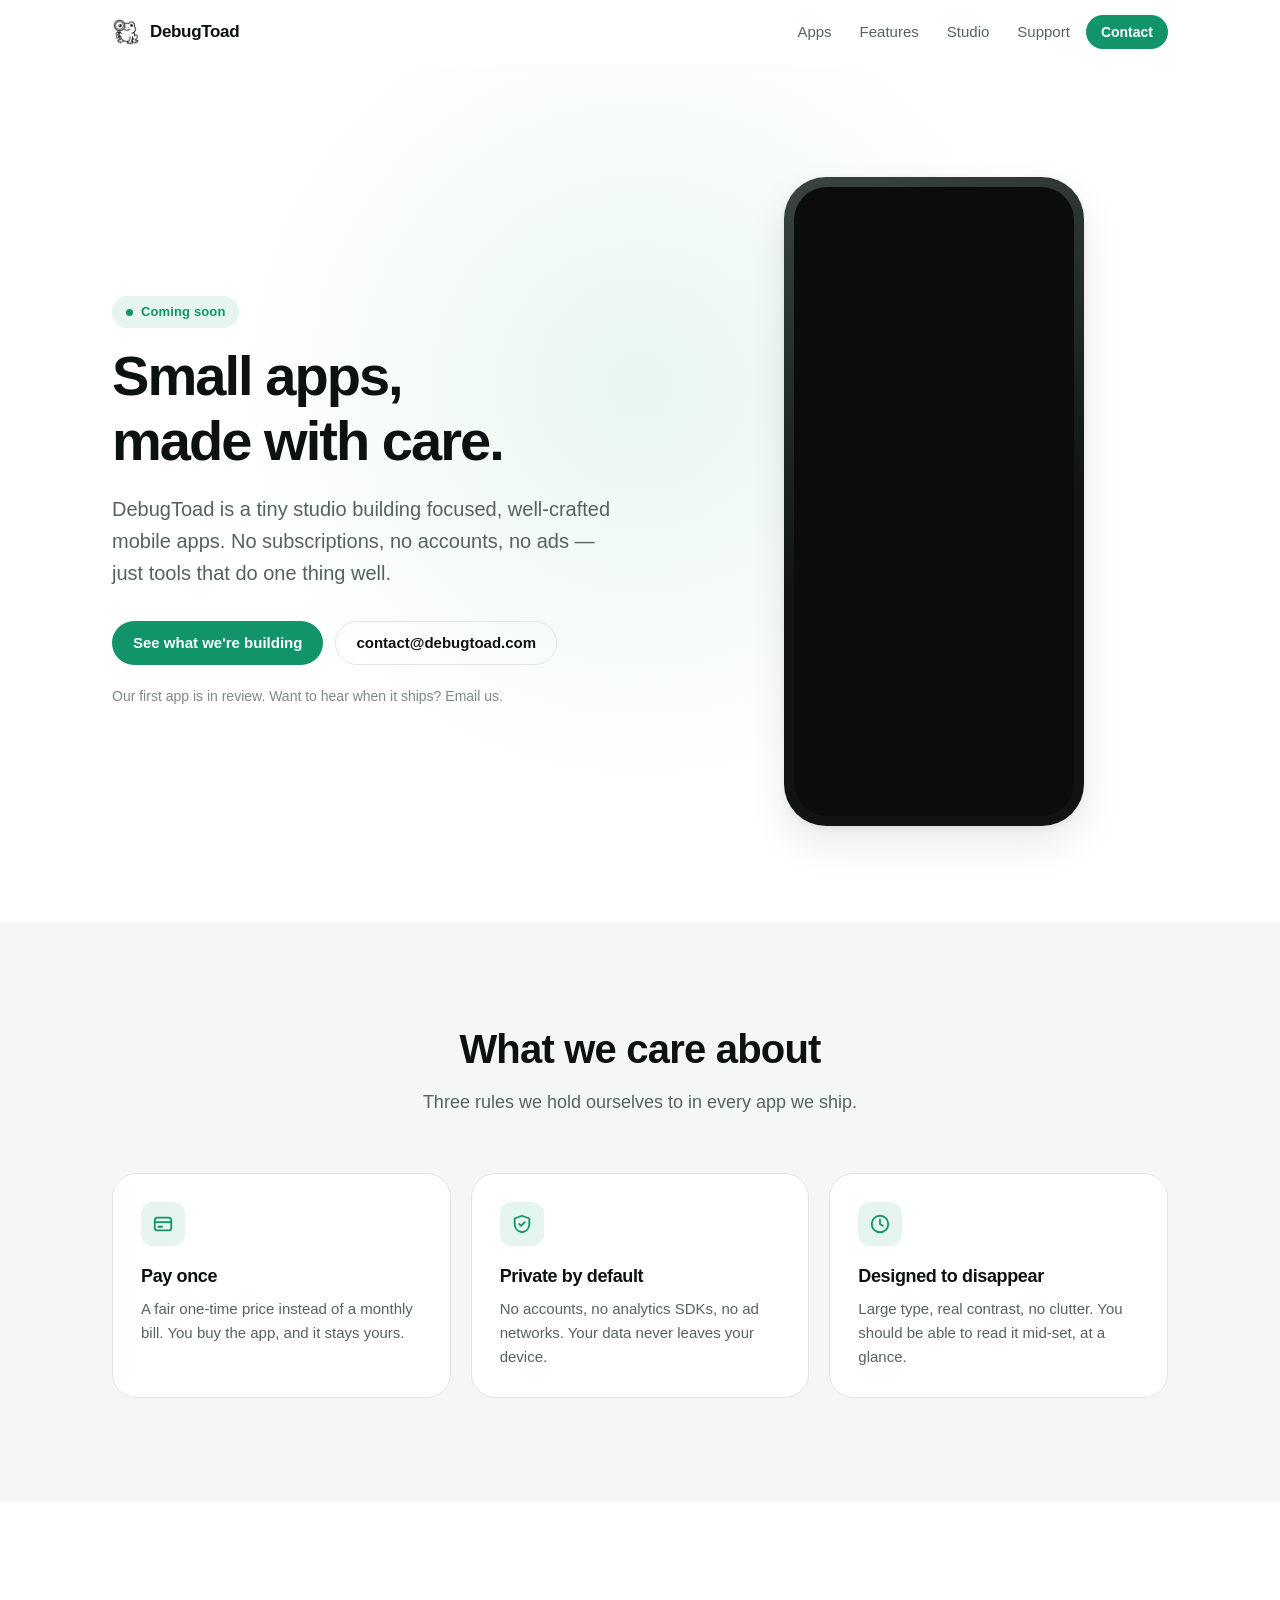
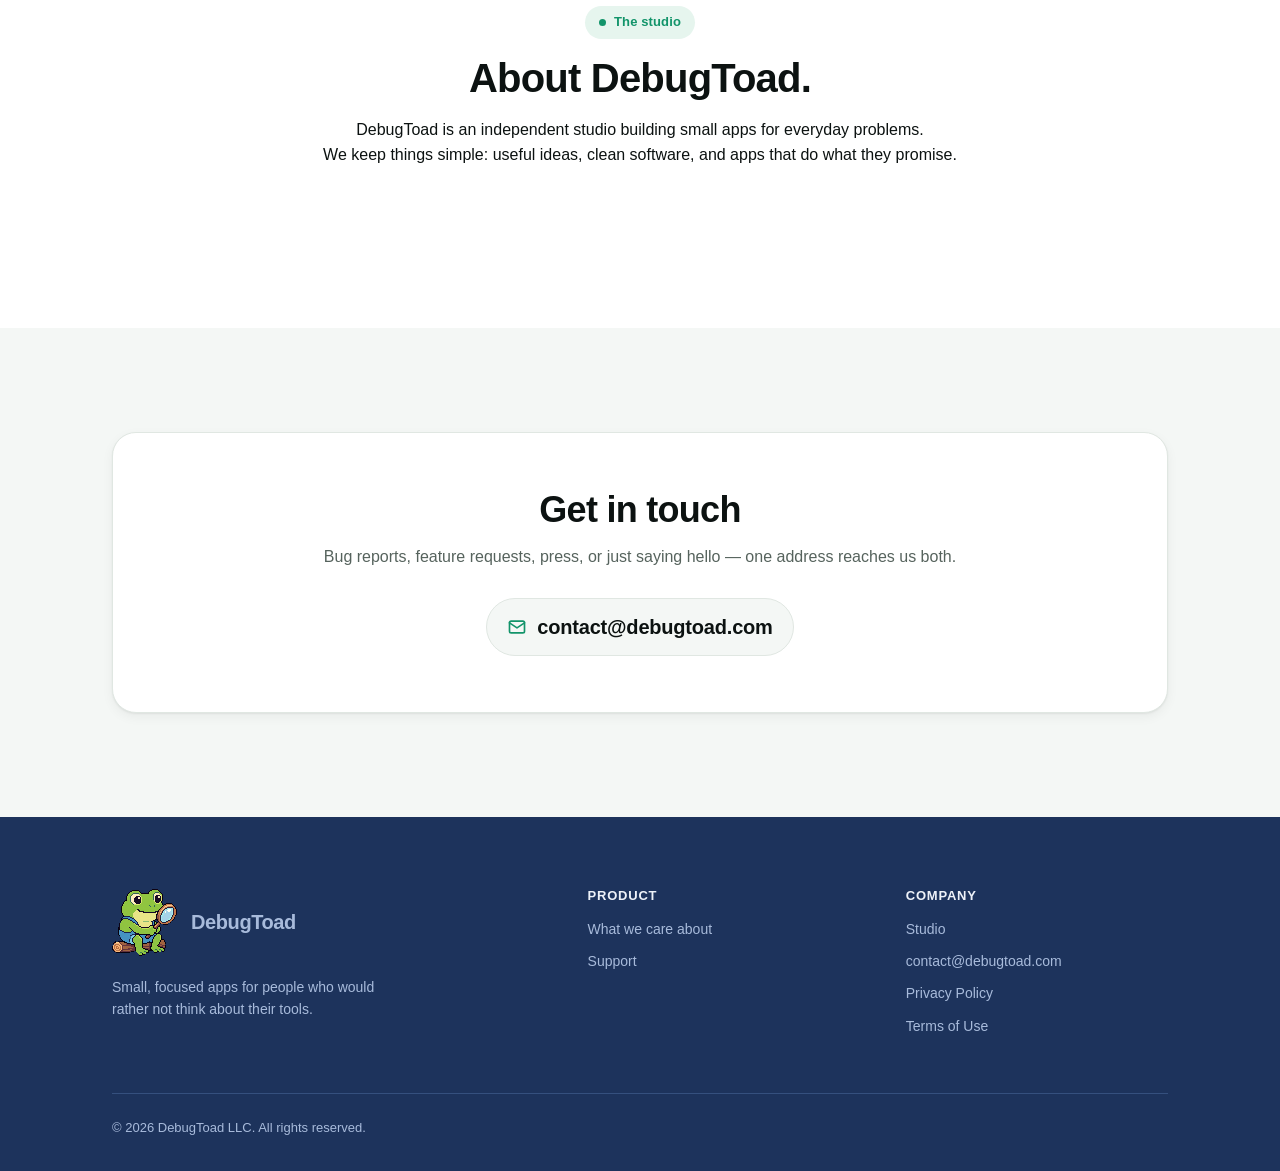
==== index.html @ 0e23e21f "initial commit" ====
<!doctype html>
<html lang="en">
<head>
<meta charset="utf-8">
<meta name="viewport" content="width=device-width, initial-scale=1">
<title>DebugToad — small, focused apps</title>
<meta name="description" content="DebugToad is a small studio building focused, subscription-free apps for iPhone and Android. Get in touch at contact@debugtoad.com.">
<link rel="canonical" href="https://debugtoad.com/">

<!-- Open Graph / social preview -->
<meta property="og:type" content="website">
<meta property="og:site_name" content="DebugToad">
<meta property="og:title" content="DebugToad — small, focused apps">
<meta property="og:description" content="A small studio building focused, subscription-free apps for iPhone and Android.">
<meta property="og:url" content="https://debugtoad.com/">
<meta property="og:image" content="https://debugtoad.com/assets/img/og-image.png">
<meta name="twitter:card" content="summary_large_image">
<meta name="theme-color" content="#12946a">

<link rel="icon" href="assets/img/favicon.png" type="image/png">
<link rel="apple-touch-icon" href="assets/img/apple-touch-icon.png">
<link rel="stylesheet" href="assets/css/styles.css">
<noscript><style>@media (max-width:719px){.nav{display:flex!important}.nav-toggle{display:none!important}}</style></noscript>
</head>
<body>
<a class="skip-link" href="#main">Skip to content</a>

<!-- ===================== Header ===================== -->
<header class="site-header" id="siteHeader">
  <div class="wrap site-header__inner">
    <a class="brand" href="index.html">
      <img class="brand__mark" src="assets/img/logo-mark.png" alt="" width="28" height="28">
      <span>DebugToad</span>
    </a>

    <button class="nav-toggle" id="navToggle" type="button" aria-expanded="false" aria-controls="siteNav" aria-label="Open menu">
      <svg viewBox="0 0 24 24" width="20" height="20" fill="none" stroke="currentColor" stroke-width="2" stroke-linecap="round" aria-hidden="true">
        <path d="M3 6h18M3 12h18M3 18h18"/>
      </svg>
    </button>

    <nav class="nav" id="siteNav" aria-label="Main">
      <a href="#apps">Apps</a>
      <a href="#features">Features</a>
      <a href="#studio">Studio</a>
      <a href="support.html">Support</a>
      <a class="btn btn--primary btn--sm" href="#contact">Contact</a>
    </nav>
  </div>
</header>

<main id="main">

  <!-- ===================== Hero ===================== -->
  <!-- TODO(copy): replace headline / lead with final marketing copy. -->
  <section class="hero">
    <div class="wrap">
      <div class="hero__grid">
        <div class="hero__text">
          <span class="eyebrow"><span class="eyebrow__dot"></span>Coming soon</span>
          <h1 class="hero__title">Small apps,<br>made with care.</h1>
          <p class="hero__lead">
            DebugToad is a tiny studio building focused, well-crafted mobile apps.
            No subscriptions, no accounts, no ads — just tools that do one thing well.
          </p>

          <div class="hero__actions">
            <a class="btn btn--primary" href="#apps">See what we're building</a>
            <a class="btn btn--ghost" href="mailto:contact@debugtoad.com">contact@debugtoad.com</a>
          </div>

          <p class="hero__note">Our first app is in review. Want to hear when it ships? Email us.</p>
        </div>

        <div class="hero__visual">
          <!-- IMAGE SLOT — hero-phone.png · 1170 × 2532 (iPhone portrait screenshot) -->
          <div class="phone">
            <div class="slot phone__screen" data-slot="hero-phone.png&#10;1170 × 2532">
              
            </div>
          </div>
        </div>
      </div>
    </div>
  </section>

  <!-- ===================== Features ===================== -->
  
  <section class="section section--tint" id="features">
    <div class="wrap">
      <div class="section__head section__head--center">
        <h2 class="section__title">What we care about</h2>
        <p class="section__desc">Three rules we hold ourselves to in every app we ship.</p>
      </div>

      <div class="cards">
        <article class="card">
          <div class="card__icon">
            <svg viewBox="0 0 24 24" fill="none" stroke="currentColor" stroke-width="2" stroke-linecap="round" stroke-linejoin="round" aria-hidden="true"><rect x="3" y="5" width="18" height="14" rx="3"/><path d="M3 10h18M7 15h4"/></svg>
          </div>
          <h3>Pay once</h3>
          <p>A fair one-time price instead of a monthly bill. You buy the app, and it stays yours.</p>
        </article>

        <article class="card">
          <div class="card__icon">
            <svg viewBox="0 0 24 24" fill="none" stroke="currentColor" stroke-width="2" stroke-linecap="round" stroke-linejoin="round" aria-hidden="true"><path d="M12 3 4 6v6c0 4.4 3.2 8.2 8 9 4.8-.8 8-4.6 8-9V6l-8-3z"/><path d="m9 12 2 2 4-4"/></svg>
          </div>
          <h3>Private by default</h3>
          <p>No accounts, no analytics SDKs, no ad networks. Your data never leaves your device.</p>
        </article>

        <article class="card">
          <div class="card__icon">
            <svg viewBox="0 0 24 24" fill="none" stroke="currentColor" stroke-width="2" stroke-linecap="round" stroke-linejoin="round" aria-hidden="true"><circle cx="12" cy="12" r="9"/><path d="M12 7v5l3 2"/></svg>
          </div>
          <h3>Designed to disappear</h3>
          <p>Large type, real contrast, no clutter. You should be able to read it mid-set, at a glance.</p>
        </article>
      </div>
    </div>
  </section>

  <!-- ===================== Screenshot gallery ===================== -->
   <!--
  <section class="section section--tint">
    <div class="wrap">
      <div class="section__head section__head--center">
        <h2 class="section__title">A look inside</h2>
        <p class="section__desc">Four screens, no walkthrough needed.</p>
      </div>

      <div class="gallery">
        <figure style="margin:0">
          <div class="phone phone--sm">
            <div class="slot phone__screen" data-slot="shot-1.png&#10;1170 × 2532">
              <img src="assets/img/shot-1.png" alt="Timer ready to start" width="1170" height="2532" loading="lazy">
            </div>
          </div>
          <figcaption>Ready</figcaption>
        </figure>

        <figure style="margin:0">
          <div class="phone phone--sm">
            <div class="slot phone__screen" data-slot="shot-2.png&#10;1170 × 2532">
              <img src="assets/img/shot-2.png" alt="A work round in progress" width="1170" height="2532" loading="lazy">
            </div>
          </div>
          <figcaption>Work</figcaption>
        </figure>

        <figure style="margin:0">
          <div class="phone phone--sm">
            <div class="slot phone__screen" data-slot="shot-3.png&#10;1170 × 2532">
              <img src="assets/img/shot-3.png" alt="A rest round in progress" width="1170" height="2532" loading="lazy">
            </div>
          </div>
          <figcaption>Rest</figcaption>
        </figure>

        <figure style="margin:0">
          <div class="phone phone--sm">
            <div class="slot phone__screen" data-slot="shot-4.png&#10;1170 × 2532">
              <img src="assets/img/shot-4.png" alt="Settings screen" width="1170" height="2532" loading="lazy">
            </div>
          </div>
          <figcaption>Settings</figcaption>
        </figure>
      </div>
    </div>
  </section>
-->
  <!-- ===================== Studio ===================== -->
  <!-- TODO(copy): a short paragraph about the studio. -->
  <section class="section" id="studio">
    <div class="wrap">
      <div class="section__head section__head--center">
        <span class="eyebrow"><span class="eyebrow__dot"></span>The studio</span>
        <h2 class="section__title">About DebugToad.</h2>
        <p class="section__desc">
          <p>DebugToad is an independent studio building small apps for everyday problems.</p>
          <p>We keep things simple: useful ideas, clean software, and apps that do what they promise.</p>
        </p>
      </div>
    </div>
  </section>

  <!-- ===================== Contact ===================== -->
  <section class="section section--tint" id="contact">
    <div class="wrap">
      <div class="contact-card">
        <h2>Get in touch</h2>
        <p>Bug reports, feature requests, press, or just saying hello — one address reaches us both.</p>

        <div class="mailrow">
          <a class="mail" href="mailto:contact@debugtoad.com">
            <svg viewBox="0 0 24 24" fill="none" stroke="currentColor" stroke-width="2" stroke-linecap="round" stroke-linejoin="round" aria-hidden="true"><rect x="3" y="5" width="18" height="14" rx="2"/><path d="m3 7 9 6 9-6"/></svg>
            contact@debugtoad.com
          </a>
        </div>
      </div>
    </div>
  </section>

</main>

<!-- ===================== Footer ===================== -->
<footer class="site-footer">
  <div class="wrap footer">
    <div class="footer__grid">
      <div>
        <a class="footer__brand" href="index.html">
          <img class="footer__mascot" src="assets/img/mascot.png" alt="" width="65" height="67">
          <span>DebugToad</span>
        </a>
        <p class="footer__tag">Small, focused apps for people who would rather not think about their tools.</p>
      </div>

      <div>
        <h3>Product</h3>
        <ul>
          <!-- <li><a href="#apps">Interval Timer</a></li> -->
          <li><a href="#features">What we care about</a></li>
          <li><a href="support.html">Support</a></li>
        </ul>
      </div>

      <div>
        <h3>Company</h3>
        <ul>
          <li><a href="#studio">Studio</a></li>
          <li><a href="mailto:contact@debugtoad.com">contact@debugtoad.com</a></li>
          <li><a href="privacy.html">Privacy Policy</a></li>
          <li><a href="terms.html">Terms of Use</a></li>
        </ul>
      </div>
    </div>

    <div class="footer__bottom">
      <span>&copy; <span data-year>2026</span> DebugToad LLC. All rights reserved.</span>
    </div>
  </div>
</footer>

<script src="assets/js/main.js" defer></script>
</body>
</html>
---- assets/css/styles.css ----
/* =========================================================================
   DebugToad — main website
   Static site, hosted on GitHub Pages. No build step, no dependencies.
   ========================================================================= */

/* ---------- Design tokens ------------------------------------------------ */
:root {
  color-scheme: light dark;

  --paper:        #ffffff;
  --paper-2:      #f4f7f5;
  --paper-3:      #eaf0ec;
  --ink:          #0c1211;
  --ink-2:        #56635d;
  --ink-3:        #7d8a84;
  --line:         #e0e7e2;
  --accent:       #12946a;
  --accent-ink:   #ffffff;
  --accent-soft:  #e6f5ee;
  --footer-bg:    #1d335c;
  --footer-ink:   #eef2f9;
  --footer-ink-2: #a8bbdb;
  --footer-line:  #35507e;

  --shadow-sm: 0 1px 2px rgba(12, 18, 17, .06), 0 4px 12px rgba(12, 18, 17, .05);
  --shadow-md: 0 2px 6px rgba(12, 18, 17, .07), 0 18px 40px rgba(12, 18, 17, .09);

  --r-sm: 10px;
  --r-md: 16px;
  --r-lg: 24px;
  --r-pill: 999px;

  --pad: clamp(20px, 5vw, 32px);
  --wrap: 1120px;
  --header-h: 64px;

  --font: -apple-system, BlinkMacSystemFont, "Segoe UI", Roboto, "Helvetica Neue",
          Arial, "Noto Sans", sans-serif;
}

@media (prefers-color-scheme: dark) {
  :root {
    --paper:        #0b0f0e;
    --paper-2:      #111716;
    --paper-3:      #18211e;
    --ink:          #e9f0ec;
    --ink-2:        #9daaa4;
    --ink-3:        #7d8a84;
    --line:         #212b28;
    --accent:       #3ddc97;
    --accent-ink:   #05130d;
    --accent-soft:  #14251d;
    --footer-bg:    #1d335c;
    --footer-ink:   #eef2f9;
    --footer-ink-2: #a8bbdb;
    --footer-line:  #35507e;

    --shadow-sm: 0 1px 2px rgba(0, 0, 0, .4);
    --shadow-md: 0 2px 6px rgba(0, 0, 0, .4), 0 18px 40px rgba(0, 0, 0, .45);
  }
}

/* ---------- Base --------------------------------------------------------- */
*, *::before, *::after { box-sizing: border-box; }

html {
  -webkit-text-size-adjust: 100%;
  scroll-behavior: smooth;
  scroll-padding-top: calc(var(--header-h) + 16px);
}
@media (prefers-reduced-motion: reduce) {
  html { scroll-behavior: auto; }
  *, *::before, *::after { animation-duration: .01ms !important; transition-duration: .01ms !important; }
}

body {
  margin: 0;
  font-family: var(--font);
  font-size: 16px;
  line-height: 1.6;
  color: var(--ink);
  background: var(--paper);
  -webkit-font-smoothing: antialiased;
}

img, svg { display: block; max-width: 100%; }
a { color: var(--accent); text-decoration: none; }
a:hover { text-decoration: underline; }

h1, h2, h3, h4 { margin: 0; line-height: 1.15; letter-spacing: -0.02em; font-weight: 700; }
p { margin: 0; }

:focus-visible {
  outline: 2px solid var(--accent);
  outline-offset: 3px;
  border-radius: 4px;
}

.wrap {
  width: 100%;
  max-width: var(--wrap);
  margin-inline: auto;
  padding-inline: var(--pad);
}

.skip-link {
  position: absolute;
  left: -9999px;
  top: 8px;
  z-index: 100;
  padding: 10px 16px;
  border-radius: var(--r-sm);
  background: var(--ink);
  color: var(--paper);
}
.skip-link:focus { left: 12px; }

/* ---------- Header ------------------------------------------------------- */
.site-header {
  position: sticky;
  top: 0;
  z-index: 50;
  background: color-mix(in srgb, var(--paper) 88%, transparent);
  backdrop-filter: saturate(180%) blur(12px);
  border-bottom: 1px solid transparent;
  transition: border-color .2s ease, box-shadow .2s ease;
}
.site-header.is-stuck {
  border-bottom-color: var(--line);
  box-shadow: 0 1px 12px rgba(12, 18, 17, .04);
}

.site-header__inner {
  height: var(--header-h);
  display: flex;
  align-items: center;
  justify-content: space-between;
  gap: 16px;
}

.brand {
  display: inline-flex;
  align-items: center;
  gap: 10px;
  color: var(--ink);
  font-weight: 700;
  letter-spacing: -0.02em;
  font-size: 1.0625rem;
}
.brand:hover { text-decoration: none; }
.brand__mark { width: 28px; height: 28px; flex: none; }

/* The mark is black ink on transparency, so invert it when the header goes dark
   under prefers-color-scheme. The footer uses the pixel mascot instead. */
@media (prefers-color-scheme: dark) {
  .site-header .brand__mark { filter: invert(1); }
}

.nav { display: flex; align-items: center; gap: 4px; }
.nav a:not(.btn) {
  color: var(--ink-2);
  font-size: .9375rem;
  font-weight: 500;
  padding: 8px 12px;
  border-radius: var(--r-sm);
}
.nav a:not(.btn):hover { color: var(--ink); background: var(--paper-2); text-decoration: none; }

.nav-toggle {
  display: none;
  width: 40px; height: 40px;
  align-items: center; justify-content: center;
  border: 1px solid var(--line);
  border-radius: var(--r-sm);
  background: var(--paper);
  color: var(--ink);
  cursor: pointer;
}

@media (max-width: 719px) {
  .nav-toggle { display: inline-flex; }
  .nav {
    position: absolute;
    top: var(--header-h);
    left: 0; right: 0;
    flex-direction: column;
    align-items: stretch;
    gap: 2px;
    padding: 8px var(--pad) 16px;
    background: var(--paper);
    border-bottom: 1px solid var(--line);
    box-shadow: var(--shadow-sm);
  }
  .nav { display: none; }
  .nav.is-open { display: flex; }
  .nav a:not(.btn) { padding: 12px 8px; font-size: 1rem; }
  .nav .btn { margin-top: 6px; text-align: center; }
}

/* ---------- Buttons ------------------------------------------------------ */
.btn {
  display: inline-flex;
  align-items: center;
  justify-content: center;
  gap: 8px;
  padding: 12px 20px;
  border: 1px solid transparent;
  border-radius: var(--r-pill);
  font: inherit;
  font-size: .9375rem;
  font-weight: 600;
  line-height: 1.2;
  cursor: pointer;
  transition: transform .12s ease, background-color .15s ease, border-color .15s ease;
}
.btn:hover { text-decoration: none; transform: translateY(-1px); }
.btn:active { transform: translateY(0); }

.btn--primary { background: var(--accent); color: var(--accent-ink); }
.btn--primary:hover { background: color-mix(in srgb, var(--accent) 88%, black); }

.btn--ghost { background: transparent; color: var(--ink); border-color: var(--line); }
.btn--ghost:hover { background: var(--paper-2); }

.btn--sm { padding: 8px 14px; font-size: .875rem; }

/* ---------- Sections ----------------------------------------------------- */
.section { padding-block: clamp(56px, 9vw, 104px); }
.section--tint { background: var(--paper-2); }
.section--line { border-top: 1px solid var(--line); }

.section__head { max-width: 640px; margin-bottom: clamp(32px, 5vw, 56px); }
.section__head--center { margin-inline: auto; text-align: center; }

.eyebrow {
  display: inline-flex;
  align-items: center;
  gap: 8px;
  margin-bottom: 16px;
  padding: 6px 14px;
  border-radius: var(--r-pill);
  background: var(--accent-soft);
  color: var(--accent);
  font-size: .8125rem;
  font-weight: 600;
  letter-spacing: .01em;
}
.eyebrow__dot {
  width: 7px; height: 7px;
  border-radius: 50%;
  background: currentColor;
  flex: none;
}

h2.section__title { font-size: clamp(1.75rem, 4vw, 2.5rem); }
.section__desc {
  margin-top: 16px;
  color: var(--ink-2);
  font-size: clamp(1rem, 1.6vw, 1.125rem);
}

/* ---------- Hero --------------------------------------------------------- */
.hero {
  position: relative;
  overflow: hidden;
  padding-block: clamp(56px, 9vw, 112px) clamp(56px, 9vw, 96px);
}
.hero::before {
  content: "";
  position: absolute;
  top: -280px;
  left: 50%;
  width: min(1200px, 150vw);
  aspect-ratio: 1;
  transform: translateX(-50%);
  background: radial-gradient(closest-side, var(--accent-soft), transparent 70%);
  opacity: .9;
  pointer-events: none;
}
.hero > .wrap { position: relative; }

.hero__grid {
  display: grid;
  grid-template-columns: 1.05fr .95fr;
  gap: clamp(32px, 6vw, 72px);
  align-items: center;
}

.hero__title {
  font-size: clamp(2.25rem, 5vw, 3.5rem);
  letter-spacing: -0.035em;
}
.hero__lead {
  margin-top: 20px;
  max-width: 46ch;
  color: var(--ink-2);
  font-size: clamp(1.0625rem, 1.8vw, 1.25rem);
}
.hero__actions {
  margin-top: 32px;
  display: flex;
  flex-wrap: wrap;
  align-items: center;
  gap: 12px;
}
.hero__note {
  margin-top: 20px;
  color: var(--ink-3);
  font-size: .875rem;
}

@media (max-width: 899px) {
  .hero__grid { grid-template-columns: 1fr; text-align: center; }
  .hero__lead { margin-inline: auto; }
  .hero__actions { justify-content: center; }
  .hero__visual { order: -1; }
}

/* ---------- Image slots -------------------------------------------------- */
/* Every slot ships with a placeholder PNG of the exact final size.
   Drop a real image at the same path/filename and it just works. */
.slot {
  position: relative;
  display: block;
  overflow: hidden;
  background: var(--paper-3);
}
.slot img { width: 100%; height: 100%; object-fit: cover; }
.slot.is-missing::after {
  content: attr(data-slot);
  position: absolute;
  inset: 0;
  display: grid;
  place-content: center;
  padding: 12px;
  text-align: center;
  color: var(--ink-3);
  font-size: .75rem;
  font-family: ui-monospace, SFMono-Regular, Menlo, monospace;
  border: 1px dashed var(--line);
}

/* ---------- Phone mockup ------------------------------------------------- */
.phone {
  position: relative;
  width: min(300px, 78vw);
  margin-inline: auto;
  aspect-ratio: 1170 / 2532;
  padding: 10px;
  border-radius: 42px;
  background: linear-gradient(160deg, #3a4441, #101514 55%);
  box-shadow: var(--shadow-md);
}
.phone::after {
  content: "";
  position: absolute;
  top: 22px;
  left: 50%;
  transform: translateX(-50%);
  width: 32%;
  height: 22px;
  border-radius: var(--r-pill);
  background: #0a0d0c;
  z-index: 2;
}
.phone__screen {
  width: 100%;
  height: 100%;
  border-radius: 33px;
  background: #0a0d0c;
}
.phone--sm { width: min(214px, 60vw); padding: 7px; border-radius: 32px; }
.phone--sm::after { top: 15px; height: 15px; }
.phone--sm .phone__screen { border-radius: 26px; }

/* ---------- Store badges ------------------------------------------------- */
.badges { display: flex; flex-wrap: wrap; gap: 12px; }
.badge {
  display: inline-flex;
  align-items: center;
  gap: 10px;
  padding: 10px 18px 10px 16px;
  border-radius: 12px;
  border: 1px solid var(--line);
  background: var(--paper);
  color: var(--ink);
  text-align: left;
}
.badge:hover { text-decoration: none; border-color: var(--ink-3); }
.badge[aria-disabled="true"] { opacity: .55; cursor: default; pointer-events: none; }
.badge svg { width: 22px; height: 22px; flex: none; }
.badge__text { display: grid; line-height: 1.25; }
.badge__small { font-size: .6875rem; color: var(--ink-2); }
.badge__big { font-size: .9375rem; font-weight: 600; letter-spacing: -0.01em; }

/* ---------- App showcase ------------------------------------------------- */
.app {
  display: grid;
  grid-template-columns: 1fr 1fr;
  gap: clamp(32px, 6vw, 64px);
  align-items: center;
}
@media (max-width: 899px) { .app { grid-template-columns: 1fr; } }

.app__icon {
  width: 88px;
  height: 88px;
  border-radius: 20px;
  box-shadow: var(--shadow-sm);
  margin-bottom: 24px;
}
.app__title { font-size: clamp(1.6rem, 3.4vw, 2.25rem); }
.app__desc { margin-top: 16px; color: var(--ink-2); font-size: 1.0625rem; max-width: 48ch; }

.pill-list {
  margin: 28px 0 0;
  padding: 0;
  list-style: none;
  display: grid;
  gap: 12px;
}
.pill-list li {
  display: flex;
  align-items: flex-start;
  gap: 12px;
  color: var(--ink-2);
  font-size: .9375rem;
}
.pill-list svg { width: 20px; height: 20px; flex: none; margin-top: 2px; color: var(--accent); }

/* ---------- Feature cards ------------------------------------------------ */
.cards {
  display: grid;
  grid-template-columns: repeat(3, 1fr);
  gap: 20px;
}
@media (max-width: 899px) { .cards { grid-template-columns: repeat(2, 1fr); } }
@media (max-width: 599px) { .cards { grid-template-columns: 1fr; } }

.card {
  padding: 28px;
  border: 1px solid var(--line);
  border-radius: var(--r-lg);
  background: var(--paper);
}
.card__icon {
  width: 44px; height: 44px;
  display: grid; place-content: center;
  margin-bottom: 20px;
  border-radius: 12px;
  background: var(--accent-soft);
  color: var(--accent);
}
.card__icon svg { width: 22px; height: 22px; }
.card h3 { font-size: 1.125rem; }
.card p { margin-top: 10px; color: var(--ink-2); font-size: .9375rem; }

/* ---------- Gallery ------------------------------------------------------ */
.gallery {
  display: grid;
  grid-template-columns: repeat(4, 1fr);
  gap: clamp(16px, 3vw, 28px);
  align-items: start;
}
@media (max-width: 899px) {
  .gallery {
    grid-auto-flow: column;
    grid-auto-columns: 62%;
    grid-template-columns: none;
    overflow-x: auto;
    scroll-snap-type: x mandatory;
    padding-bottom: 12px;
    margin-inline: calc(var(--pad) * -1);
    padding-inline: var(--pad);
  }
  .gallery > * { scroll-snap-align: center; }
  .gallery .phone--sm { width: 100%; }
}

.gallery figcaption {
  margin-top: 14px;
  text-align: center;
  color: var(--ink-3);
  font-size: .8125rem;
}

/* ---------- Contact band ------------------------------------------------- */
.contact-card {
  padding: clamp(32px, 5vw, 56px);
  border-radius: var(--r-lg);
  border: 1px solid var(--line);
  background: var(--paper);
  text-align: center;
  box-shadow: var(--shadow-sm);
}
.contact-card h2 { font-size: clamp(1.6rem, 3.4vw, 2.25rem); }
.contact-card p { margin-top: 14px; color: var(--ink-2); }

.mailrow {
  margin-top: 28px;
  display: flex;
  flex-wrap: wrap;
  justify-content: center;
  align-items: center;
  gap: 10px;
}
.mail {
  display: inline-flex;
  align-items: center;
  gap: 10px;
  padding: 12px 20px;
  border-radius: var(--r-pill);
  background: var(--paper-2);
  border: 1px solid var(--line);
  color: var(--ink);
  font-size: clamp(1rem, 2.4vw, 1.25rem);
  font-weight: 600;
  letter-spacing: -0.01em;
  overflow-wrap: anywhere;
}
.mail:hover { text-decoration: none; border-color: var(--accent); color: var(--accent); }
.mail svg { width: 20px; height: 20px; flex: none; color: var(--accent); }

@media (max-width: 479px) {
  .contact-card { padding-inline: 18px; }
  .mailrow { display: grid; }
  .mail { padding: 11px 12px; font-size: .875rem; }
  .mail { width: 100%; }
}
@media (max-width: 339px) {
  /* Last resort on very narrow phones: the address matters more than the icon. */
  .mail svg { display: none; }
}

/* ---------- Footer ------------------------------------------------------- */
.site-footer {
  background: var(--footer-bg);
  color: var(--footer-ink-2);
  padding-block: clamp(48px, 7vw, 72px) 32px;
  font-size: .875rem;
}
.site-footer a { color: var(--footer-ink-2); }
.site-footer a:hover { color: var(--footer-ink); }

.footer__grid {
  display: grid;
  grid-template-columns: 1.6fr 1fr 1fr;
  gap: clamp(28px, 5vw, 56px);
}
@media (max-width: 719px) { .footer__grid { grid-template-columns: 1fr 1fr; } }
@media (max-width: 479px) { .footer__grid { grid-template-columns: 1fr; } }

.footer__brand { display: inline-flex; align-items: center; gap: 14px; color: var(--footer-ink); font-weight: 700; font-size: 1.25rem; letter-spacing: -0.02em; }
.footer__brand:hover { text-decoration: none; }

/* Pixel art lifted from the DebugToad key art, kept at its native 65 x 67 grid.
   Nearest-neighbour scaling only — smoothing turns it to mush. */
.footer__mascot {
  width: 65px;
  height: 67px;
  flex: none;
  image-rendering: crisp-edges;
  image-rendering: pixelated;
}
.footer__tag { margin-top: 14px; max-width: 34ch; }

.footer h3 {
  margin-bottom: 14px;
  color: var(--footer-ink);
  font-size: .8125rem;
  font-weight: 600;
  letter-spacing: .06em;
  text-transform: uppercase;
}
.footer ul { margin: 0; padding: 0; list-style: none; display: grid; gap: 10px; }

.footer__bottom {
  margin-top: clamp(36px, 6vw, 56px);
  padding-top: 24px;
  border-top: 1px solid var(--footer-line);
  display: flex;
  flex-wrap: wrap;
  justify-content: space-between;
  gap: 12px;
  font-size: .8125rem;
}

/* ---------- Simple content pages (privacy / support / 404) --------------- */
.page { padding-block: clamp(48px, 8vw, 88px); }
.page__inner { max-width: 720px; margin-inline: auto; }
.page h1 { font-size: clamp(2rem, 4.5vw, 2.75rem); }
.page .updated { margin-top: 12px; color: var(--ink-3); font-size: .875rem; }
.page h2 { margin-top: 40px; font-size: 1.25rem; }
.page p, .page li { margin-top: 14px; color: var(--ink-2); }
.page ul { padding-left: 20px; }

/* ---------- Long-form legal pages (terms / privacy) ---------------------- */
.page .lede { margin-top: 24px; font-size: 1.0625rem; color: var(--ink-2); }
.page h3 { margin-top: 26px; font-size: 1rem; }
.page ol { padding-left: 22px; }
.page li::marker { color: var(--ink-3); }
.page strong { color: var(--ink); font-weight: 650; }
.page address { margin-top: 14px; font-style: normal; line-height: 1.7; color: var(--ink-2); }
.page .note-inline { color: var(--ink); }

/* Callout — the "read this first" box at the top of each document */
.callout {
  margin-top: 28px;
  padding: 16px 18px;
  background: var(--paper-2);
  border: 1px solid var(--line);
  border-left: 3px solid var(--accent);
  border-radius: var(--r-sm);
}
.callout p { margin-top: 0; }
.callout p + p { margin-top: 12px; }

/* Table of contents */
.toc {
  margin-top: 36px;
  padding: 18px 22px 22px;
  background: var(--paper-2);
  border: 1px solid var(--line);
  border-radius: var(--r-md);
}
.toc h2 {
  margin-top: 0;
  font-size: .75rem;
  text-transform: uppercase;
  letter-spacing: .1em;
  color: var(--ink-3);
}
.toc ol { margin-top: 14px; padding-left: 20px; columns: 2; column-gap: 32px; font-size: .9375rem; }
.toc li { margin-top: 8px; break-inside: avoid; }
.toc a { color: var(--ink-2); text-decoration: none; }
.toc a:hover { color: var(--accent); text-decoration: underline; }
@media (max-width: 560px) { .toc ol { columns: 1; } }

/* Disclosure table (CCPA categories) */
.table-scroll { margin-top: 18px; overflow-x: auto; -webkit-overflow-scrolling: touch; }
.data-table {
  width: 100%;
  min-width: 620px;
  border-collapse: collapse;
  font-size: .875rem;
  color: var(--ink-2);
}
.data-table th,
.data-table td { padding: 10px 12px; text-align: left; vertical-align: top; border: 1px solid var(--line); }
.data-table thead th { background: var(--paper-2); color: var(--ink); font-weight: 650; }

.center-note { text-align: center; padding-block: clamp(72px, 14vw, 140px); }
.center-note h1 { font-size: clamp(3rem, 12vw, 6rem); letter-spacing: -0.04em; }
.center-note p { margin-top: 16px; color: var(--ink-2); }
.center-note .btn { margin-top: 28px; }
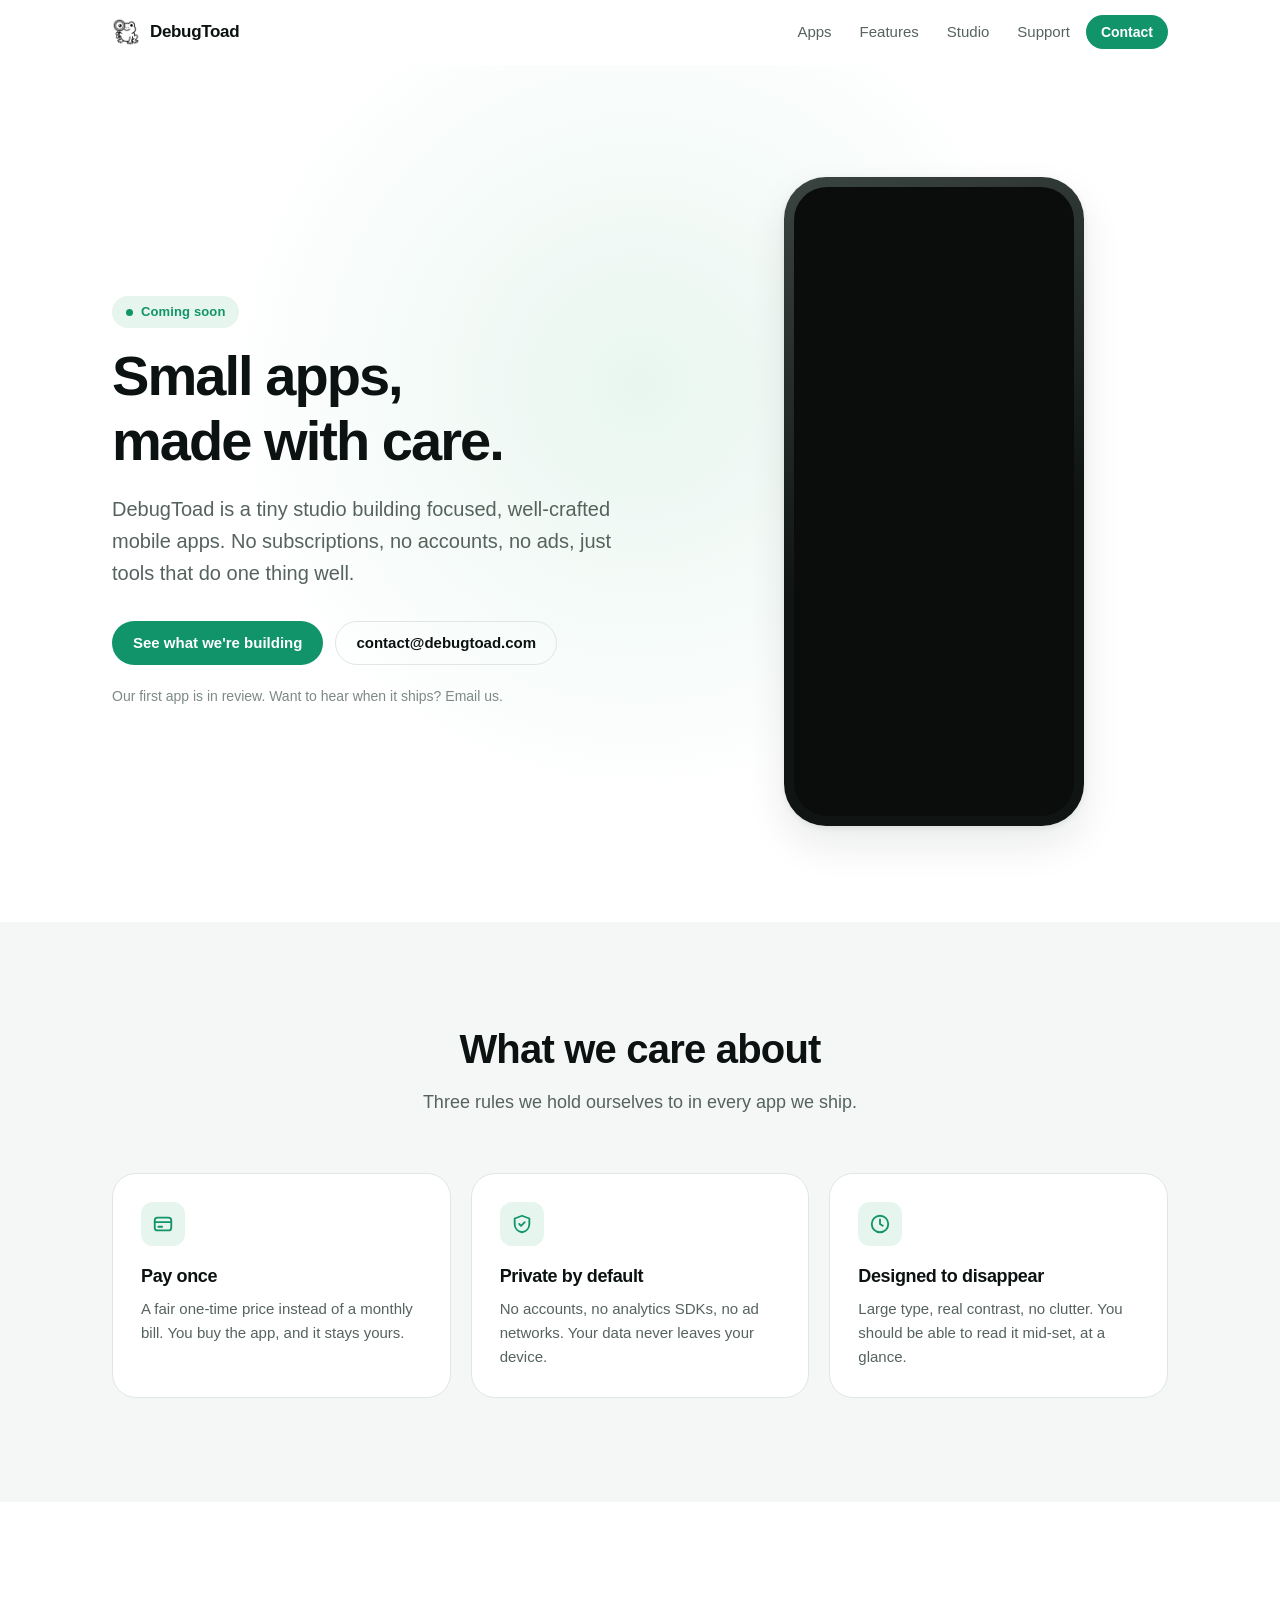
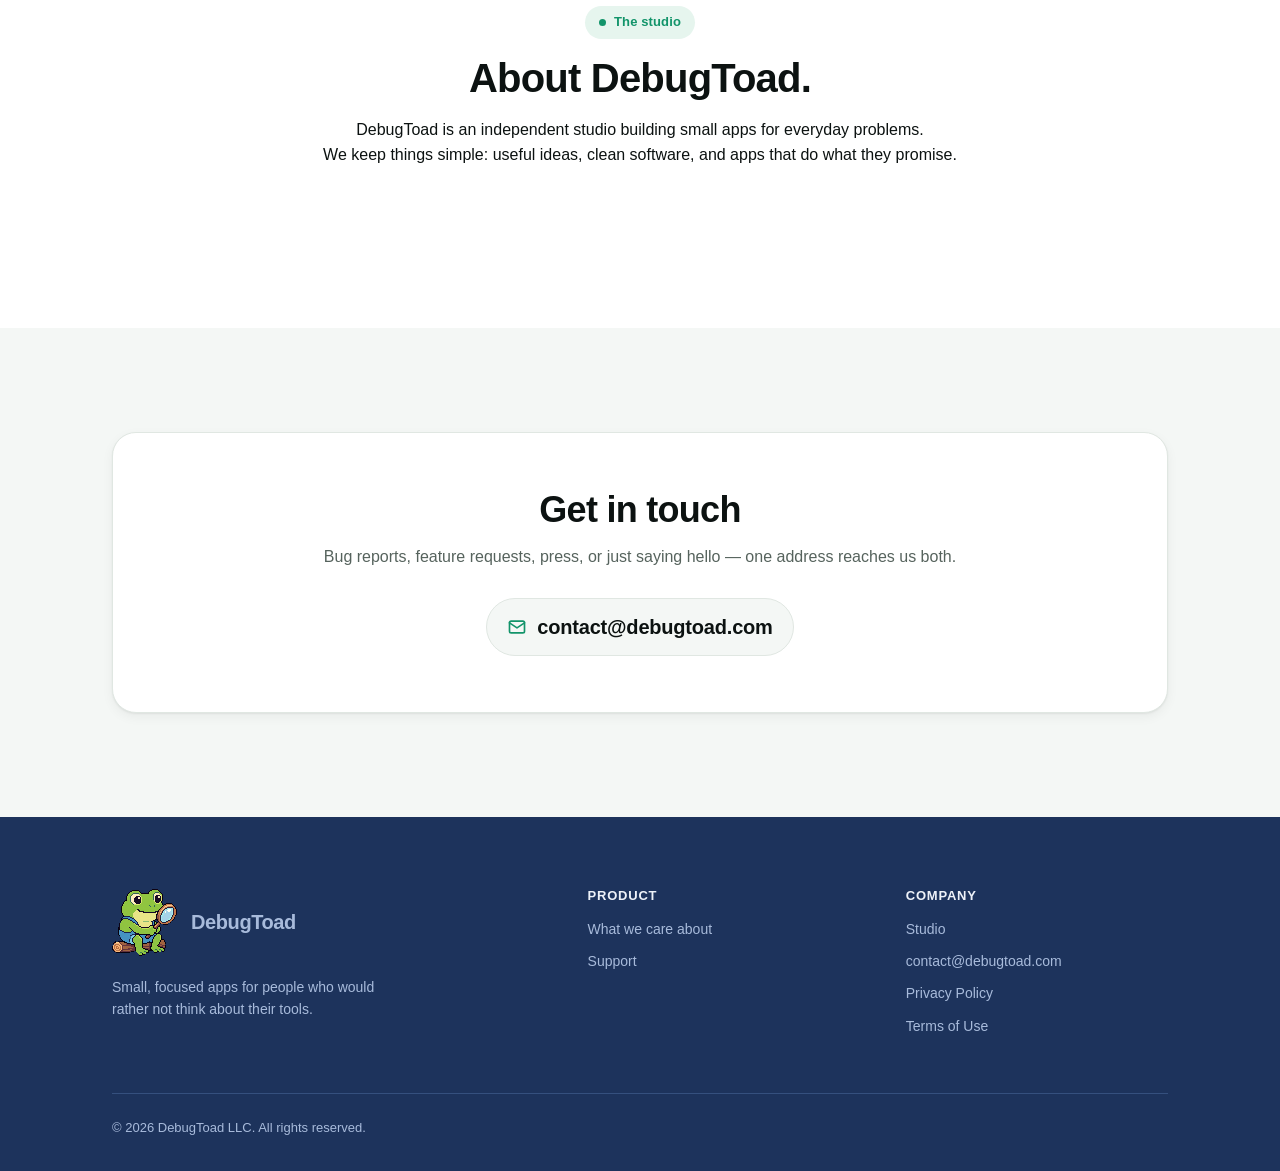
==== commit 6115f375: "fixed typo" ====
--- a/index.html
+++ b/index.html
@@ -61,7 +61,7 @@
           <h1 class="hero__title">Small apps,<br>made with care.</h1>
           <p class="hero__lead">
             DebugToad is a tiny studio building focused, well-crafted mobile apps.
-            No subscriptions, no accounts, no ads — just tools that do one thing well.
+            No subscriptions, no accounts, no ads, just tools that do one thing well.
           </p>
 
           <div class="hero__actions">
